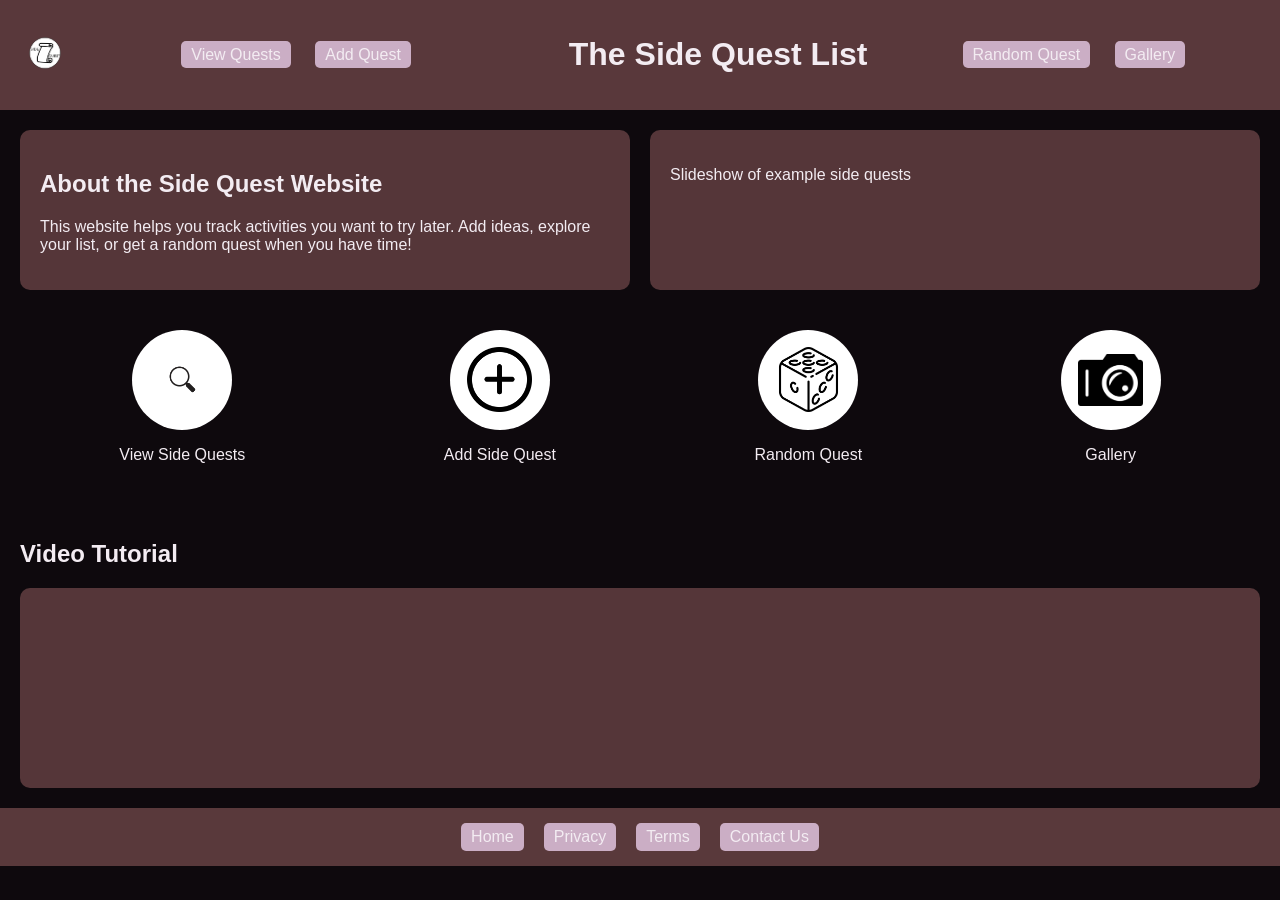
==== index.html @ d7b1dc58 "adding index.html and side_quest.css" ====
<!DOCTYPE html>
<html lang="en">
<head>
    <meta charset="UTF-8">
    <meta name="viewport" content="width=device-width, initial-scale=1.0">
    <title>Side Quest List</title>
    <link rel="stylesheet" href="side_quest.css">
</head>
<body>

<header>
    <div class="logo">
        <img src="images/logo.png" alt="Logo">
    </div>

    <nav>
        <a href="#">View Quests</a>
        <a href="#">Add Quest</a>
    </nav>

    <h1>The Side Quest List</h1>

    <div class="nav-right">
        <a href="#">Random Quest</a>
        <a href="#">Gallery</a>
    </div>
</header>

<main>

    <!-- ABOUT + SLIDESHOW -->
    <section class="top-section">
        <div class="about">
            <h2>About the Side Quest Website</h2>
            <p>
                This website helps you track activities you want to try later.
                Add ideas, explore your list, or get a random quest when you have time!
            </p>
        </div>

        <div class="slideshow">
            <p>Slideshow of example side quests</p>
        </div>
    </section>

    <!-- FEATURE BUTTONS -->
    <section class="features">

        <div class="feature">
            <div class="circle">
                <img src="images/viewList.png" alt="View Quests">
            </div>
            <p>View Side Quests</p>
        </div>

        <div class="feature">
            <div class="circle">
                <img src="images/addList.png" alt="Add Quest">
            </div>
            <p>Add Side Quest</p>
        </div>

        <div class="feature">
            <div class="circle">
                <img src="images/randomQuest.png" alt="Random Quest">
            </div>
            <p>Random Quest</p>
        </div>

        <div class="feature">
            <div class="circle">
                <img src="images/gallery.png" alt="Gallery">
            </div>
            <p>Gallery</p>
        </div>

    </section>

    <!-- VIDEO -->
    <section class="video">
        <h2>Video Tutorial</h2>
        <div class="video-box"></div>
    </section>

</main>

<footer>
    <a href="#">Home</a>
    <a href="#">Privacy</a>
    <a href="#">Terms</a>
    <a href="#">Contact Us</a>
</footer>

</body>
</html>
---- side_quest.css ----
:root {
    --text: #f3ecf2;
    --background: #0e090d;
    --primary: #cbaec5;
    --secondary: #623f41;
    --accent: #ae8b81;
}


body {
    margin: 0;
    font-family: 'TT Norms', Arial, sans-serif;
    color: var(--text);

    
    background-color: var(--background);
    background-image: url("images/background-texture.png"); /* optional image */
    background-size: cover;
    background-attachment: fixed;
}


header {
    display: grid;
    grid-template-columns: 1fr 2fr 3fr 2fr;
    align-items: center;
    padding: 15px;
    background-color: rgba(98, 63, 65, 0.9); /* slight transparency */
    backdrop-filter: blur(4px);
}

header h1 {
    text-align: center;
}


.logo img {
    width: 60px;
    height: 60px;
    object-fit: contain;
}


nav a,
.nav-right a,
footer a {
    margin: 0 10px;
    text-decoration: none;
    color: var(--text);
    background-color: var(--primary);
    padding: 5px 10px;
    border-radius: 5px;

    transition: all 0.3s ease;
}


nav a:hover,
.nav-right a:hover,
footer a:hover {
    background-color: var(--accent);
    transform: translateY(-2px);
}


.top-section {
    display: flex;
    gap: 20px;
    padding: 20px;
}

.about, .slideshow {
    flex: 1;
    background-color: rgba(98, 63, 65, 0.85);
    padding: 20px;
    border-radius: 10px;

    
    background-image: url("images/paper-texture.png"); /* optional */
    background-size: cover;
}


.features {
    display: flex;
    justify-content: space-around;
    padding: 20px;
}

.feature {
    text-align: center;
}


.circle {
    width: 100px;
    height: 100px;
    border-radius: 50%;
    margin: 0 auto 10px;

    display: flex;
    justify-content: center;
    align-items: center;
    overflow: hidden;

    
    background-color: white;
    border: none;

    transition: all 0.3s ease;
}


.circle img {
    width: 65%;
    height: 65%;
    object-fit: contain;

    transition: transform 0.3s ease;
}


.feature:hover .circle {
    transform: scale(1.1);
    box-shadow: 0 0 20px var(--accent);
}

.feature:hover img {
    transform: scale(1.15);
}


.video {
    padding: 20px;
}

.video-box {
    height: 200px;
    background-color: rgba(98, 63, 65, 0.85);
    border-radius: 10px;

    background-image: url("images/paper-texture.png"); /* optional */
    background-size: cover;
}


footer {
    display: flex;
    justify-content: center;
    padding: 15px;
    background-color: rgba(98, 63, 65, 0.9);
}
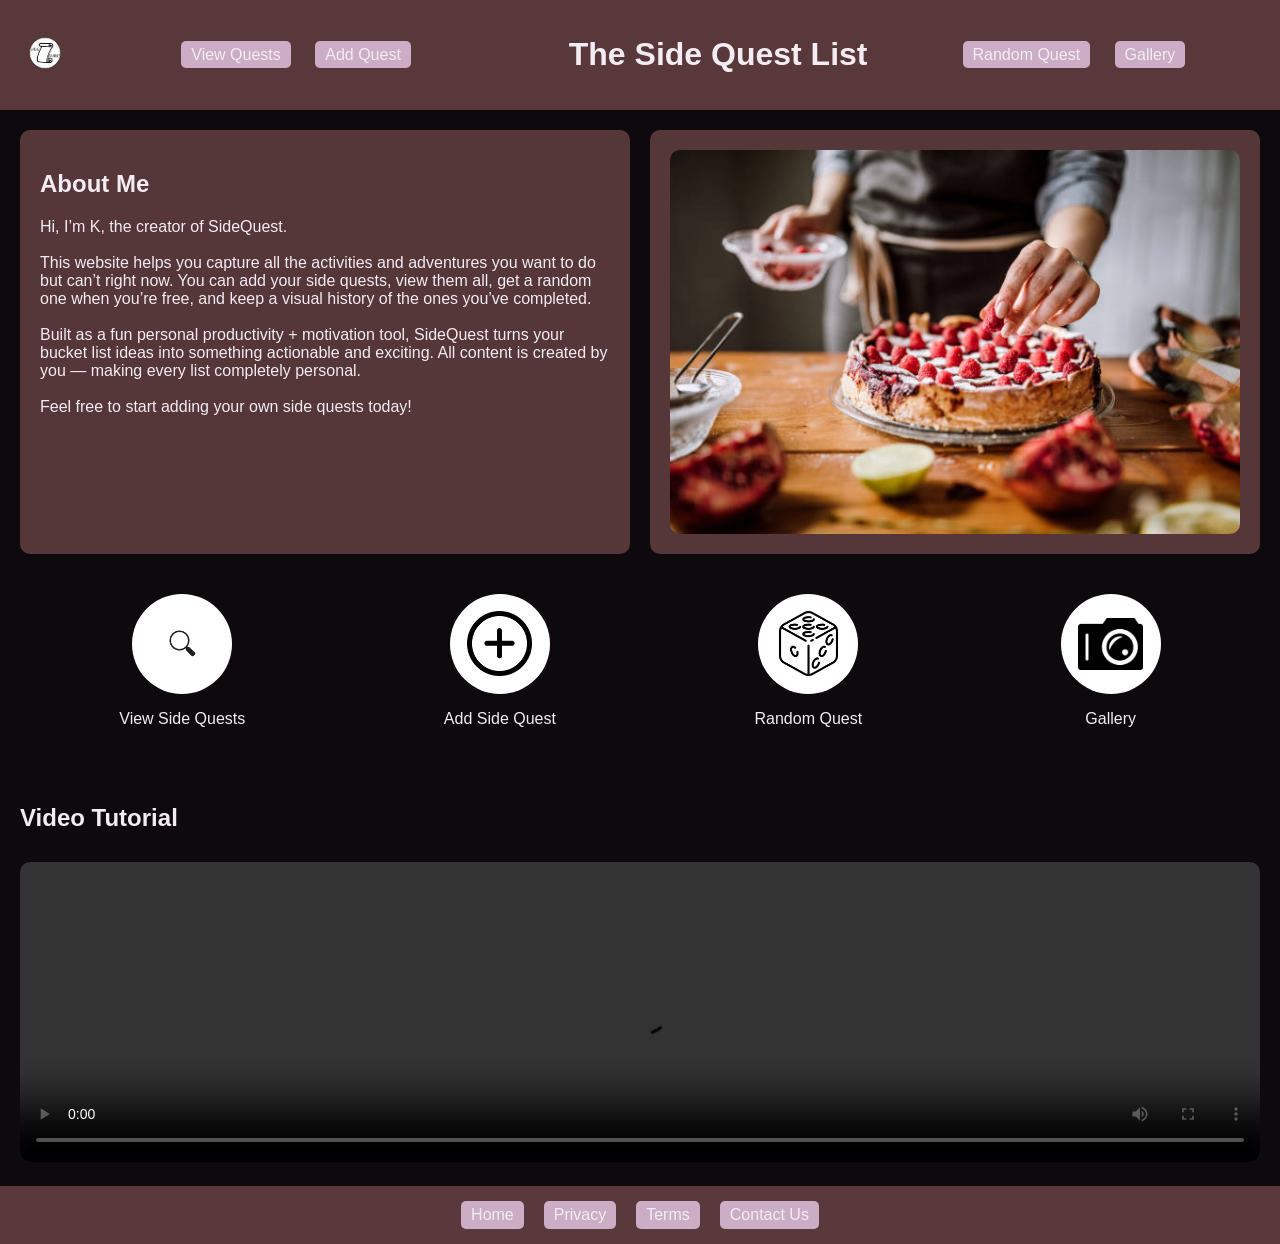
==== commit ecf12320: "modified files and added video" ====
--- a/index.html
+++ b/index.html
@@ -31,15 +31,25 @@
     <!-- ABOUT + SLIDESHOW -->
     <section class="top-section">
         <div class="about">
-            <h2>About the Side Quest Website</h2>
+            <h2>About Me</h2>
             <p>
-                This website helps you track activities you want to try later.
-                Add ideas, explore your list, or get a random quest when you have time!
+                Hi, I’m K, the creator of SideQuest.<br><br>
+
+                This website helps you capture all the activities and adventures you want 
+                to do but can’t right now. You can add your side quests, view them all, 
+                get a random one when you’re free, and keep a visual history of the ones 
+                you’ve completed.<br><br>
+
+                Built as a fun personal productivity + motivation tool, SideQuest turns 
+                your bucket list ideas into something actionable and exciting. All content 
+                is created by you — making every list completely personal.<br><br>
+
+                Feel free to start adding your own side quests today!
             </p>
         </div>
 
         <div class="slideshow">
-            <p>Slideshow of example side quests</p>
+            <img src="images/placeholder.jpg" alt="Side quest examples">
         </div>
     </section>
 
@@ -76,10 +86,14 @@
 
     </section>
 
-    <!-- VIDEO -->
+    
     <section class="video">
         <h2>Video Tutorial</h2>
-        <div class="video-box"></div>
+
+        <video controls>
+            <source src="images/video.mp4" type="video/mp4">
+            Your browser does not support the video tag.
+        </video>
     </section>
 
 </main>
--- a/side_quest.css
+++ b/side_quest.css
@@ -14,7 +14,7 @@
 
     
     background-color: var(--background);
-    background-image: url("images/background-texture.png"); /* optional image */
+    background-image: url("images/background-texture.png"); 
     background-size: cover;
     background-attachment: fixed;
 }
@@ -25,7 +25,7 @@
     grid-template-columns: 1fr 2fr 3fr 2fr;
     align-items: center;
     padding: 15px;
-    background-color: rgba(98, 63, 65, 0.9); /* slight transparency */
+    background-color: rgba(98, 63, 65, 0.9); 
     backdrop-filter: blur(4px);
 }
 
@@ -76,7 +76,7 @@
     border-radius: 10px;
 
     
-    background-image: url("images/paper-texture.png"); /* optional */
+    background-image: url("images/paper-texture.png"); 
     background-size: cover;
 }
 
@@ -139,7 +139,7 @@
     background-color: rgba(98, 63, 65, 0.85);
     border-radius: 10px;
 
-    background-image: url("images/paper-texture.png"); /* optional */
+    background-image: url("images/paper-texture.png"); 
     background-size: cover;
 }
 
@@ -149,4 +149,17 @@
     justify-content: center;
     padding: 15px;
     background-color: rgba(98, 63, 65, 0.9);
+}
+.slideshow img {
+    width: 100%;
+    height: 100%;
+    object-fit: cover;
+    border-radius: 10px;
+}
+
+.video video {
+    width: 100%;
+    max-height: 300px;
+    border-radius: 10px;
+    margin-top: 10px;
 }
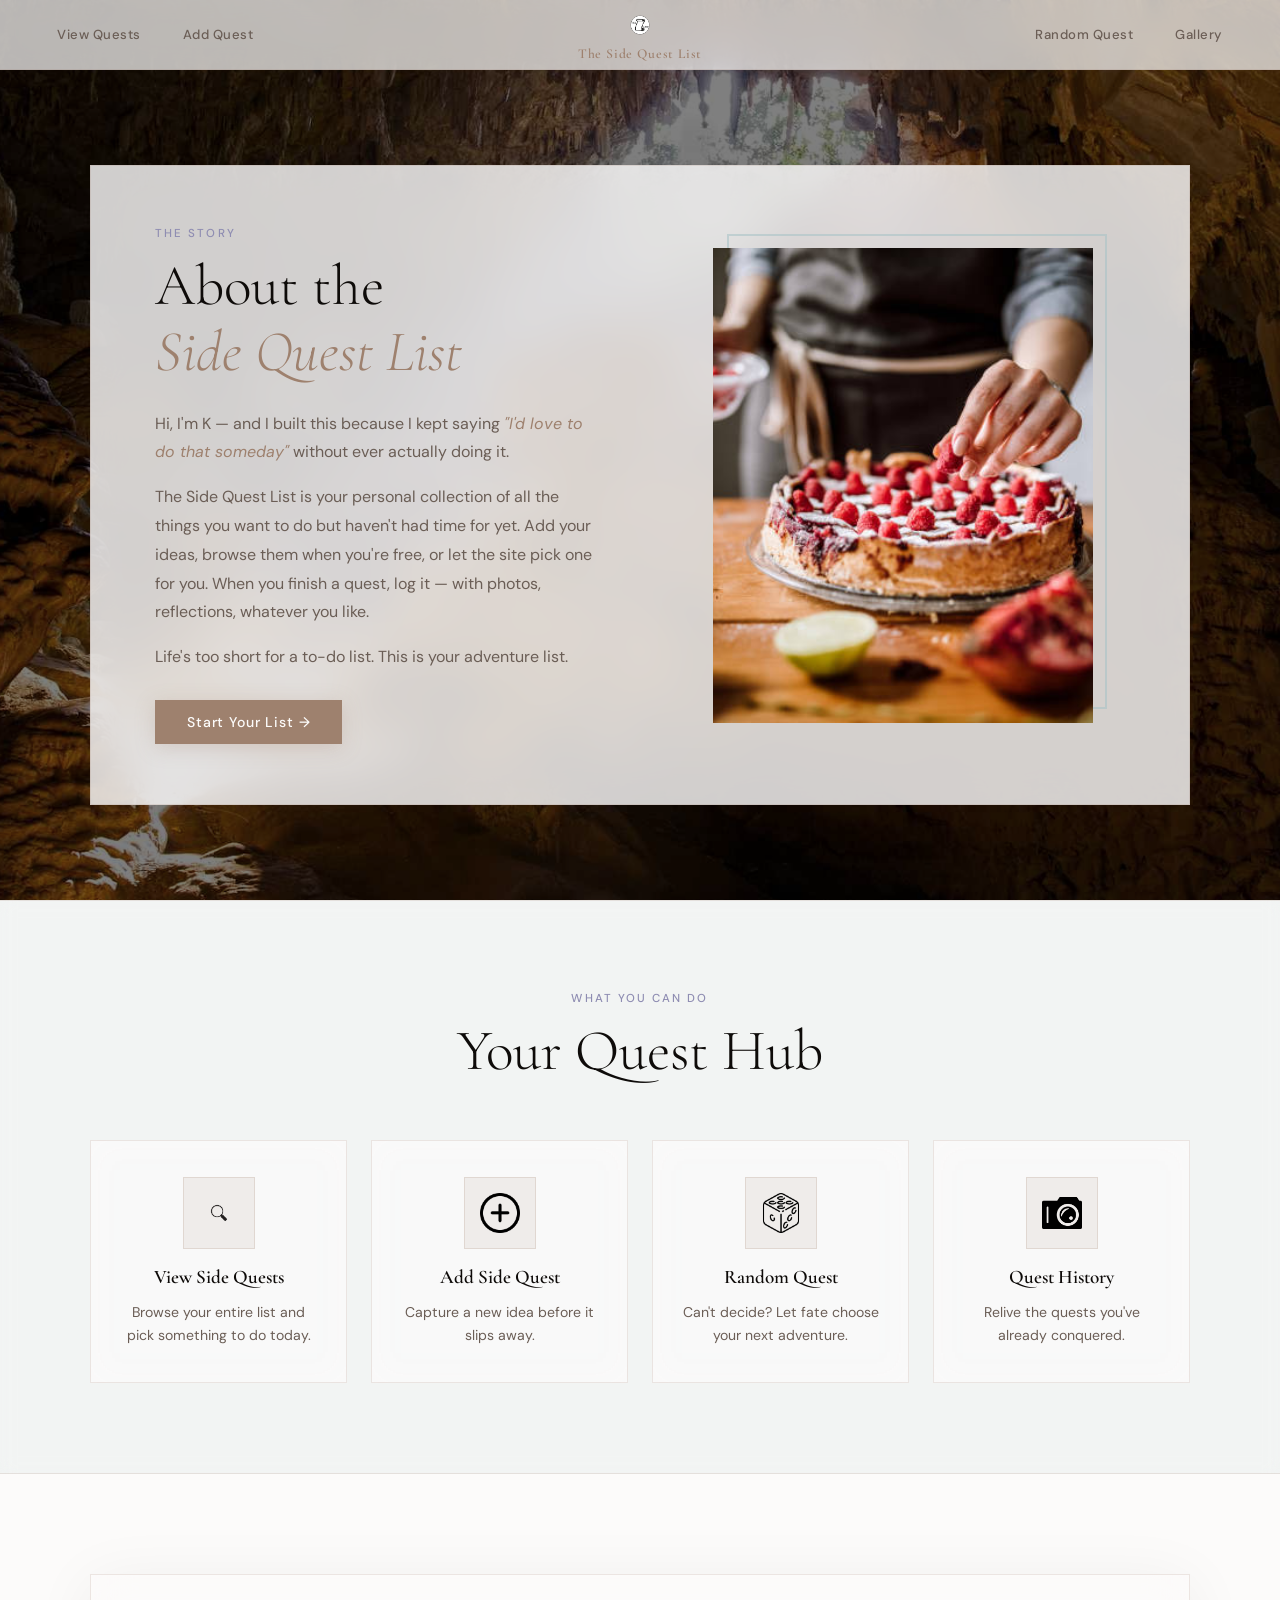
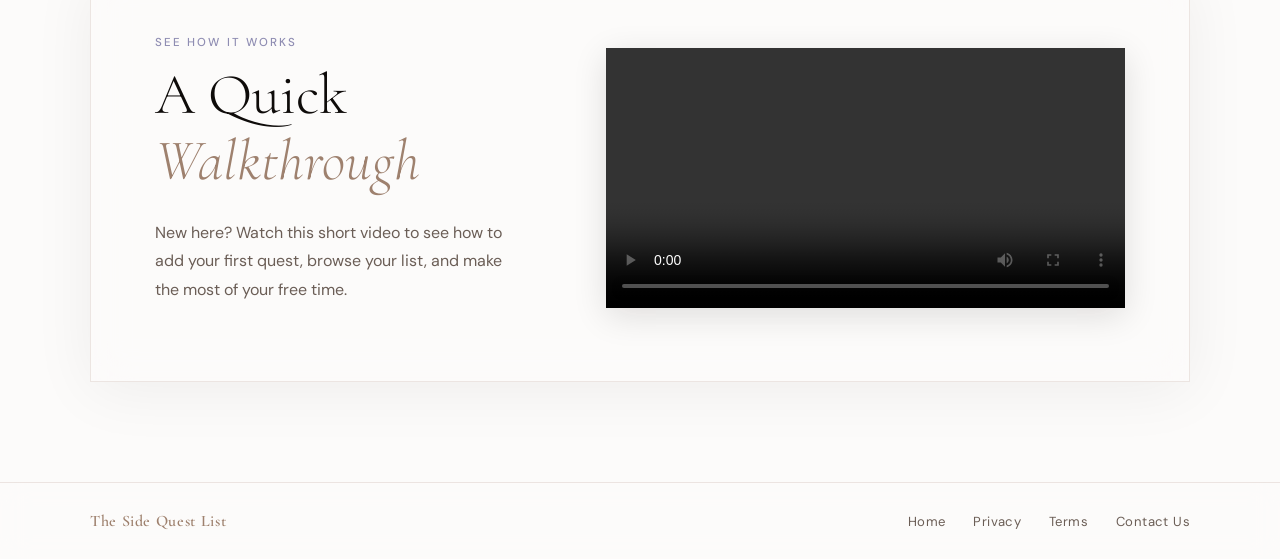
==== commit 1ba9413c: "final push" ====
--- a/index.html
+++ b/index.html
@@ -3,107 +3,137 @@
 <head>
     <meta charset="UTF-8">
     <meta name="viewport" content="width=device-width, initial-scale=1.0">
-    <title>Side Quest List</title>
+    <title>The Side Quest List</title>
+    <link rel="preconnect" href="https://fonts.googleapis.com">
+    <link rel="preconnect" href="https://fonts.gstatic.com" crossorigin>
+    <link href="https://fonts.googleapis.com/css2?family=Cormorant+Garamond:ital,wght@0,300;0,400;0,600;1,300;1,400&family=DM+Sans:wght@300;400;500&display=swap" rel="stylesheet">
     <link rel="stylesheet" href="side_quest.css">
 </head>
 <body>
 
-<header>
-    <div class="logo">
-        <img src="images/logo.png" alt="Logo">
-    </div>
+    
+    <div class="bg-fixed"></div>
 
-    <nav>
-        <a href="#">View Quests</a>
-        <a href="#">Add Quest</a>
-    </nav>
-
-    <h1>The Side Quest List</h1>
-
-    <div class="nav-right">
-        <a href="#">Random Quest</a>
-        <a href="#">Gallery</a>
-    </div>
-</header>
-
-<main>
-
-    <!-- ABOUT + SLIDESHOW -->
-    <section class="top-section">
-        <div class="about">
-            <h2>About Me</h2>
-            <p>
-                Hi, I’m K, the creator of SideQuest.<br><br>
-
-                This website helps you capture all the activities and adventures you want 
-                to do but can’t right now. You can add your side quests, view them all, 
-                get a random one when you’re free, and keep a visual history of the ones 
-                you’ve completed.<br><br>
-
-                Built as a fun personal productivity + motivation tool, SideQuest turns 
-                your bucket list ideas into something actionable and exciting. All content 
-                is created by you — making every list completely personal.<br><br>
-
-                Feel free to start adding your own side quests today!
-            </p>
+    
+    <header class="navbar">
+        <div class="nav-left">
+            <a href="view_quest.html">View Quests</a>
+            <a href="add_quest.html">Add Quest</a>
         </div>
 
-        <div class="slideshow">
-            <img src="images/placeholder.jpg" alt="Side quest examples">
-        </div>
-    </section>
-
-    <!-- FEATURE BUTTONS -->
-    <section class="features">
-
-        <div class="feature">
-            <div class="circle">
-                <img src="images/viewList.png" alt="View Quests">
-            </div>
-            <p>View Side Quests</p>
+        <div class="nav-logo">
+            <img src="images/logo.png" alt="Side Quest List Logo">
+            <span class="site-title">The Side Quest List</span>
         </div>
 
-        <div class="feature">
-            <div class="circle">
-                <img src="images/addList.png" alt="Add Quest">
-            </div>
-            <p>Add Side Quest</p>
+        <div class="nav-right">
+            <a href="#">Random Quest</a>
+            <a href="#">Gallery</a>
         </div>
-
-        <div class="feature">
-            <div class="circle">
-                <img src="images/randomQuest.png" alt="Random Quest">
-            </div>
-            <p>Random Quest</p>
-        </div>
-
-        <div class="feature">
-            <div class="circle">
-                <img src="images/gallery.png" alt="Gallery">
-            </div>
-            <p>Gallery</p>
-        </div>
-
-    </section>
+    </header>
 
     
-    <section class="video">
-        <h2>Video Tutorial</h2>
+    <main>
 
-        <video controls>
-            <source src="images/video.mp4" type="video/mp4">
-            Your browser does not support the video tag.
-        </video>
-    </section>
+        
+        <section class="section about-section">
+            <div class="about-inner">
+                <div class="about-text">
+                    <p class="label-tag">The Story</p>
+                    <h2>About the<br><em>Side Quest List</em></h2>
+                    <p class="body-text">
+                        Hi, I'm K — and I built this because I kept saying <em>"I'd love to do that someday"</em> without ever actually doing it.
+                    </p>
+                    <p class="body-text">
+                        The Side Quest List is your personal collection of all the things you want to do but haven't had time for yet. Add your ideas, browse them when you're free, or let the site pick one for you. When you finish a quest, log it — with photos, reflections, whatever you like.
+                    </p>
+                    <p class="body-text">
+                        Life's too short for a to-do list. This is your adventure list.
+                    </p>
+                    <a href="#" class="cta-btn">Start Your List →</a>
+                </div>
 
-</main>
+                <div class="about-visual">
+                    <div class="photo-frame">
+                        <img src="images/placeholder.jpg" alt="Side quest adventures">
+                        <div class="frame-accent"></div>
+                    </div>
+                </div>
+            </div>
+        </section>
 
-<footer>
-    <a href="#">Home</a>
-    <a href="#">Privacy</a>
-    <a href="#">Terms</a>
-    <a href="#">Contact Us</a>
-</footer>
+        <section class="section features-section">
+            <p class="label-tag center">What You Can Do</p>
+            <h2 class="section-heading center">Your Quest Hub</h2>
+
+            <div class="features-grid">
+
+                <a href="#" class="feature-card">
+                    <div class="feature-icon">
+                        <img src="images/viewList.png" alt="View Quests">
+                    </div>
+                    <h3>View Side Quests</h3>
+                    <p>Browse your entire list and pick something to do today.</p>
+                </a>
+
+                <a href="#" class="feature-card">
+                    <div class="feature-icon">
+                        <img src="images/addList.png" alt="Add Quest">
+                    </div>
+                    <h3>Add Side Quest</h3>
+                    <p>Capture a new idea before it slips away.</p>
+                </a>
+
+                <a href="#" class="feature-card">
+                    <div class="feature-icon">
+                        <img src="images/randomQuest.png" alt="Random Quest">
+                    </div>
+                    <h3>Random Quest</h3>
+                    <p>Can't decide? Let fate choose your next adventure.</p>
+                </a>
+
+                <a href="#" class="feature-card">
+                    <div class="feature-icon">
+                        <img src="images/gallery.png" alt="Gallery">
+                    </div>
+                    <h3>Quest History</h3>
+                    <p>Relive the quests you've already conquered.</p>
+                </a>
+
+            </div>
+        </section>
+
+        
+        <section class="section video-section">
+            <div class="video-inner">
+                <div class="video-text">
+                    <p class="label-tag">See How It Works</p>
+                    <h2>A Quick<br><em>Walkthrough</em></h2>
+                    <p class="body-text">New here? Watch this short video to see how to add your first quest, browse your list, and make the most of your free time.</p>
+                </div>
+                <div class="video-frame">
+                    <video controls>
+                        <source src="images/video.mp4" type="video/mp4">
+                        Your browser does not support the video tag.
+                    </video>
+                </div>
+            </div>
+        </section>
+
+    </main>
+
+    
+    <footer>
+        <div class="footer-inner">
+            <span class="footer-brand">The Side Quest List</span>
+            <nav class="footer-nav">
+                <a href="#">Home</a>
+                <a href="#">Privacy</a>
+                <a href="#">Terms</a>
+                <a href="#">Contact Us</a>
+            </nav>
+        </div>
+    </footer>
 
 </body>
 </html>
--- a/side_quest.css
+++ b/side_quest.css
@@ -1,165 +1,400 @@
 :root {
-    --text: #f3ecf2;
-    --background: #0e090d;
-    --primary: #cbaec5;
-    --secondary: #623f41;
-    --accent: #ae8b81;
+    --text:        #0e0b09;
+    --background:  #fcfbfa;
+    --primary:     #9e816e;
+    --secondary:   #abc3c7;
+    --accent:      #8f8db2;
+
+    --text-muted:  #6b5e56;
+    --card-bg:     rgba(252, 251, 250, 0.82);
+    --card-border: rgba(158, 129, 110, 0.18);
+
+    --font-display: 'Cormorant Garamond', Georgia, serif;
+    --font-body:    'DM Sans', sans-serif;
+}
+*, *::before, *::after {
+    box-sizing: border-box;
+    margin: 0;
+    padding: 0;
+}
+
+html {
+    scroll-behavior: smooth;
+}
+body {
+    font-family: var(--font-body);
+    color: var(--text);
+    background: var(--background);
+    min-height: 100vh;
+    overflow-x: hidden;
+}
+.bg-fixed {
+    position: fixed;
+    inset: 0;
+    z-index: 0;
+    background-image: url("images/bg.jpg");
+    background-size: cover;
+    background-position: center;
+    background-repeat: no-repeat;
+    filter: brightness(0.50) saturate(0.85);
+}
+.bg-fixed::after {
+    content: '';
+    position: absolute;
+    inset: 0;
 }
 
 
-body {
-    margin: 0;
-    font-family: 'TT Norms', Arial, sans-serif;
+.navbar {
+    position: fixed;
+    top: 0;
+    left: 0;
+    right: 0;
+    z-index: 100;
+    display: grid;
+    grid-template-columns: 1fr auto 1fr;
+    align-items: center;
+    gap: 20px;
+    padding: 0 40px;
+    height: 70px;
+    background: rgba(252, 251, 250, 0.72);
+    backdrop-filter: blur(14px);
+    -webkit-backdrop-filter: blur(14px);
+    border-bottom: 1px solid var(--card-border);
+}
+.nav-logo {
+    display: flex;
+    flex-direction: column;
+    align-items: center;
+    gap: 2px;
+    text-decoration: none;
+}
+.nav-logo img {
+    width: 36px;
+    height: 36px;
+    object-fit: contain;
+}
+.site-title {
+    font-family: var(--font-display);
+    font-size: 0.85rem;
+    font-weight: 600;
+    letter-spacing: 0.06em;
+    color: var(--primary);
+    white-space: nowrap;
+}
+.nav-left {
+    display: flex;
+    gap: 8px;
+    justify-content: flex-start;
+}
+.nav-right {
+    display: flex;
+    gap: 8px;
+    justify-content: flex-end;
+}
+.navbar a {
+    font-family: var(--font-body);
+    font-size: 0.82rem;
+    font-weight: 500;
+    letter-spacing: 0.04em;
+    color: var(--text-muted);
+    text-decoration: none;
+    padding: 6px 16px;
+    border: 1px solid transparent;
+    transition: all 0.25s ease;
+}
+.navbar a:hover {
+    color: var(--primary);
+    border-color: var(--card-border);
+    background: rgba(158, 129, 110, 0.08);
+}
+main {
+    position: relative;
+    z-index: 1;
+    padding-top: 70px; 
+}
+.section {
+    padding: 90px 60px;
+}
+.label-tag {
+    font-family: var(--font-body);
+    font-size: 0.72rem;
+    font-weight: 500;
+    letter-spacing: 0.18em;
+    text-transform: uppercase;
+    color: var(--accent);
+    margin-bottom: 12px;
+}
+.label-tag.center {
+    text-align: center;
+}
+h2 {
+    font-family: var(--font-display);
+    font-size: clamp(2.4rem, 5vw, 3.6rem);
+    font-weight: 300;
+    line-height: 1.15;
     color: var(--text);
-
-    
-    background-color: var(--background);
-    background-image: url("images/background-texture.png"); 
-    background-size: cover;
-    background-attachment: fixed;
-}
-
-
-header {
+    margin-bottom: 24px;
+}
+h2 em {
+    font-style: italic;
+    color: var(--primary);
+}
+.section-heading {
+    text-align: center;
+    margin-bottom: 56px;
+}
+.body-text {
+    font-size: 1rem;
+    line-height: 1.8;
+    color: var(--text-muted);
+    margin-bottom: 16px;
+    max-width: 480px;
+}
+.body-text em {
+    color: var(--primary);
+    font-style: italic;
+}
+.cta-btn {
+    display: inline-block;
+    margin-top: 12px;
+    padding: 13px 32px;
+    font-family: var(--font-body);
+    font-size: 0.88rem;
+    font-weight: 500;
+    letter-spacing: 0.06em;
+    color: var(--background);
+    background: var(--primary);
+    text-decoration: none;
+    transition: all 0.3s ease;
+    box-shadow: 0 4px 20px rgba(158, 129, 110, 0.25);
+}
+.cta-btn:hover {
+    background: var(--accent);
+    transform: translateY(-2px);
+    box-shadow: 0 8px 28px rgba(143, 141, 178, 0.3);
+}
+.about-section {
+    min-height: calc(100vh - 70px);
+    display: flex;
+    align-items: center;
+}
+.about-inner {
     display: grid;
-    grid-template-columns: 1fr 2fr 3fr 2fr;
-    align-items: center;
-    padding: 15px;
-    background-color: rgba(98, 63, 65, 0.9); 
-    backdrop-filter: blur(4px);
-}
-
-header h1 {
+    grid-template-columns: 1fr 1fr;
+    gap: 80px;
+    align-items: center;
+    max-width: 1100px;
+    margin: 0 auto;
+    width: 100%;
+    background: var(--card-bg);
+    backdrop-filter: blur(20px);
+    -webkit-backdrop-filter: blur(20px);
+    border: 1px solid var(--card-border);
+    padding: 60px 64px;
+    box-shadow: 0 8px 60px rgba(14, 11, 9, 0.06);
+}
+.about-visual {
+    display: flex;
+    justify-content: center;
+    align-items: center;
+}
+.photo-frame {
+    position: relative;
+    width: 100%;
+    max-width: 380px;
+}
+.photo-frame img {
+    width: 100%;
+    aspect-ratio: 4/5;
+    object-fit: cover;
+    display: block;
+    position: relative;
+    z-index: 1;
+}
+.frame-accent {
+    position: absolute;
+    inset: -14px -14px 14px 14px;
+    border: 2px solid var(--secondary);
+    z-index: 0;
+    opacity: 0.6;
+}
+.features-section {
+    background: rgba(171, 195, 199, 0.12);
+    backdrop-filter: blur(8px);
+    -webkit-backdrop-filter: blur(8px);
+    border-top: 1px solid var(--card-border);
+    border-bottom: 1px solid var(--card-border);
+}
+.features-grid {
+    display: grid;
+    grid-template-columns: repeat(4, 1fr);
+    gap: 24px;
+    max-width: 1100px;
+    margin: 0 auto;
+}
+.feature-card {
+    background: var(--card-bg);
+    backdrop-filter: blur(16px);
+    -webkit-backdrop-filter: blur(16px);
+    border: 1px solid var(--card-border);
+    padding: 36px 28px;
     text-align: center;
-}
-
-
-.logo img {
-    width: 60px;
-    height: 60px;
-    object-fit: contain;
-}
-
-
-nav a,
-.nav-right a,
-footer a {
-    margin: 0 10px;
     text-decoration: none;
     color: var(--text);
-    background-color: var(--primary);
-    padding: 5px 10px;
-    border-radius: 5px;
-
     transition: all 0.3s ease;
-}
-
-
-nav a:hover,
-.nav-right a:hover,
-footer a:hover {
-    background-color: var(--accent);
-    transform: translateY(-2px);
-}
-
-
-.top-section {
-    display: flex;
-    gap: 20px;
-    padding: 20px;
-}
-
-.about, .slideshow {
-    flex: 1;
-    background-color: rgba(98, 63, 65, 0.85);
-    padding: 20px;
-    border-radius: 10px;
-
-    
-    background-image: url("images/paper-texture.png"); 
-    background-size: cover;
-}
-
-
-.features {
-    display: flex;
-    justify-content: space-around;
-    padding: 20px;
-}
-
-.feature {
-    text-align: center;
-}
-
-
-.circle {
-    width: 100px;
-    height: 100px;
-    border-radius: 50%;
-    margin: 0 auto 10px;
-
-    display: flex;
+    display: flex;
+    flex-direction: column;
+    align-items: center;
+    gap: 12px;
+}
+.feature-card:hover {
+    transform: translateY(-6px);
+    box-shadow: 0 16px 48px rgba(14, 11, 9, 0.10);
+    border-color: rgba(158, 129, 110, 0.35);
+}
+.feature-icon {
+    width: 72px;
+    height: 72px;
+    background: rgba(158, 129, 110, 0.1);
+    border: 1.5px solid rgba(158, 129, 110, 0.2);
+    display: flex;
+    align-items: center;
     justify-content: center;
-    align-items: center;
-    overflow: hidden;
-
-    
-    background-color: white;
-    border: none;
-
+    margin-bottom: 4px;
     transition: all 0.3s ease;
 }
-
-
-.circle img {
-    width: 65%;
-    height: 65%;
+.feature-card:hover .feature-icon {
+    background: rgba(143, 141, 178, 0.15);
+    border-color: rgba(143, 141, 178, 0.35);
+}
+.feature-icon img {
+    width: 40px;
+    height: 40px;
     object-fit: contain;
-
-    transition: transform 0.3s ease;
-}
-
-
-.feature:hover .circle {
-    transform: scale(1.1);
-    box-shadow: 0 0 20px var(--accent);
-}
-
-.feature:hover img {
-    transform: scale(1.15);
-}
-
-
-.video {
-    padding: 20px;
-}
-
-.video-box {
-    height: 200px;
-    background-color: rgba(98, 63, 65, 0.85);
-    border-radius: 10px;
-
-    background-image: url("images/paper-texture.png"); 
-    background-size: cover;
-}
-
-
+}
+.feature-card h3 {
+    font-family: var(--font-display);
+    font-size: 1.2rem;
+    font-weight: 600;
+    color: var(--text);
+    margin: 0;
+}
+.feature-card p {
+    font-size: 0.88rem;
+    line-height: 1.6;
+    color: var(--text-muted);
+    margin: 0;
+}
+.video-section {
+    padding: 100px 60px;
+}
+.video-inner {
+    display: grid;
+    grid-template-columns: 1fr 1.4fr;
+    gap: 80px;
+    align-items: center;
+    max-width: 1100px;
+    margin: 0 auto;
+    background: var(--card-bg);
+    backdrop-filter: blur(20px);
+    -webkit-backdrop-filter: blur(20px);
+    border: 1px solid var(--card-border);
+    padding: 60px 64px;
+    box-shadow: 0 8px 60px rgba(14, 11, 9, 0.06);
+}
+.video-frame video {
+    width: 100%;
+    display: block;
+    box-shadow: 0 8px 32px rgba(14, 11, 9, 0.12);
+}
 footer {
-    display: flex;
-    justify-content: center;
-    padding: 15px;
-    background-color: rgba(98, 63, 65, 0.9);
-}
-.slideshow img {
-    width: 100%;
-    height: 100%;
-    object-fit: cover;
-    border-radius: 10px;
-}
-
-.video video {
-    width: 100%;
-    max-height: 300px;
-    border-radius: 10px;
-    margin-top: 10px;
+    position: relative;
+    z-index: 1;
+    background: rgba(252, 251, 250, 0.72);
+    backdrop-filter: blur(14px);
+    -webkit-backdrop-filter: blur(14px);
+    border-top: 1px solid var(--card-border);
+    padding: 28px 60px;
+}
+.footer-inner {
+    display: flex;
+    align-items: center;
+    justify-content: space-between;
+    max-width: 1100px;
+    margin: 0 auto;
+}
+.footer-brand {
+    font-family: var(--font-display);
+    font-size: 1rem;
+    font-weight: 600;
+    color: var(--primary);
+    letter-spacing: 0.04em;
+}
+.footer-nav {
+    display: flex;
+    gap: 28px;
+}
+.footer-nav a {
+    font-size: 0.82rem;
+    color: var(--text-muted);
+    text-decoration: none;
+    letter-spacing: 0.03em;
+    transition: color 0.2s ease;
+}
+.footer-nav a:hover {
+    color: var(--primary);
+}
+@media (max-width: 900px) {
+    .navbar {
+        padding: 0 20px;
+    }
+    .section {
+        padding: 60px 24px;
+    }
+    .about-inner,
+    .video-inner {
+        grid-template-columns: 1fr;
+        padding: 40px 32px;
+        gap: 40px;
+    }
+    .features-grid {
+        grid-template-columns: repeat(2, 1fr);
+    }
+    .about-visual {
+        order: -1;
+    }
+    .photo-frame {
+        max-width: 280px;
+        margin: 0 auto;
+    }
+    footer {
+        padding: 24px;
+    }
+    .footer-inner {
+        flex-direction: column;
+        gap: 16px;
+        text-align: center;
+    }
+}
+@media (max-width: 560px) {
+    .navbar {
+        grid-template-columns: 1fr auto 1fr;
+        height: 60px;
+        padding: 0 12px;
+    }
+    .navbar a {
+        font-size: 0.75rem;
+        padding: 5px 10px;
+    }
+    .site-title {
+        font-size: 0.72rem;
+    }
+    .features-grid {
+        grid-template-columns: 1fr 1fr;
+        gap: 14px;
+    }
+    .feature-card {
+        padding: 24px 16px;
+    }
 }
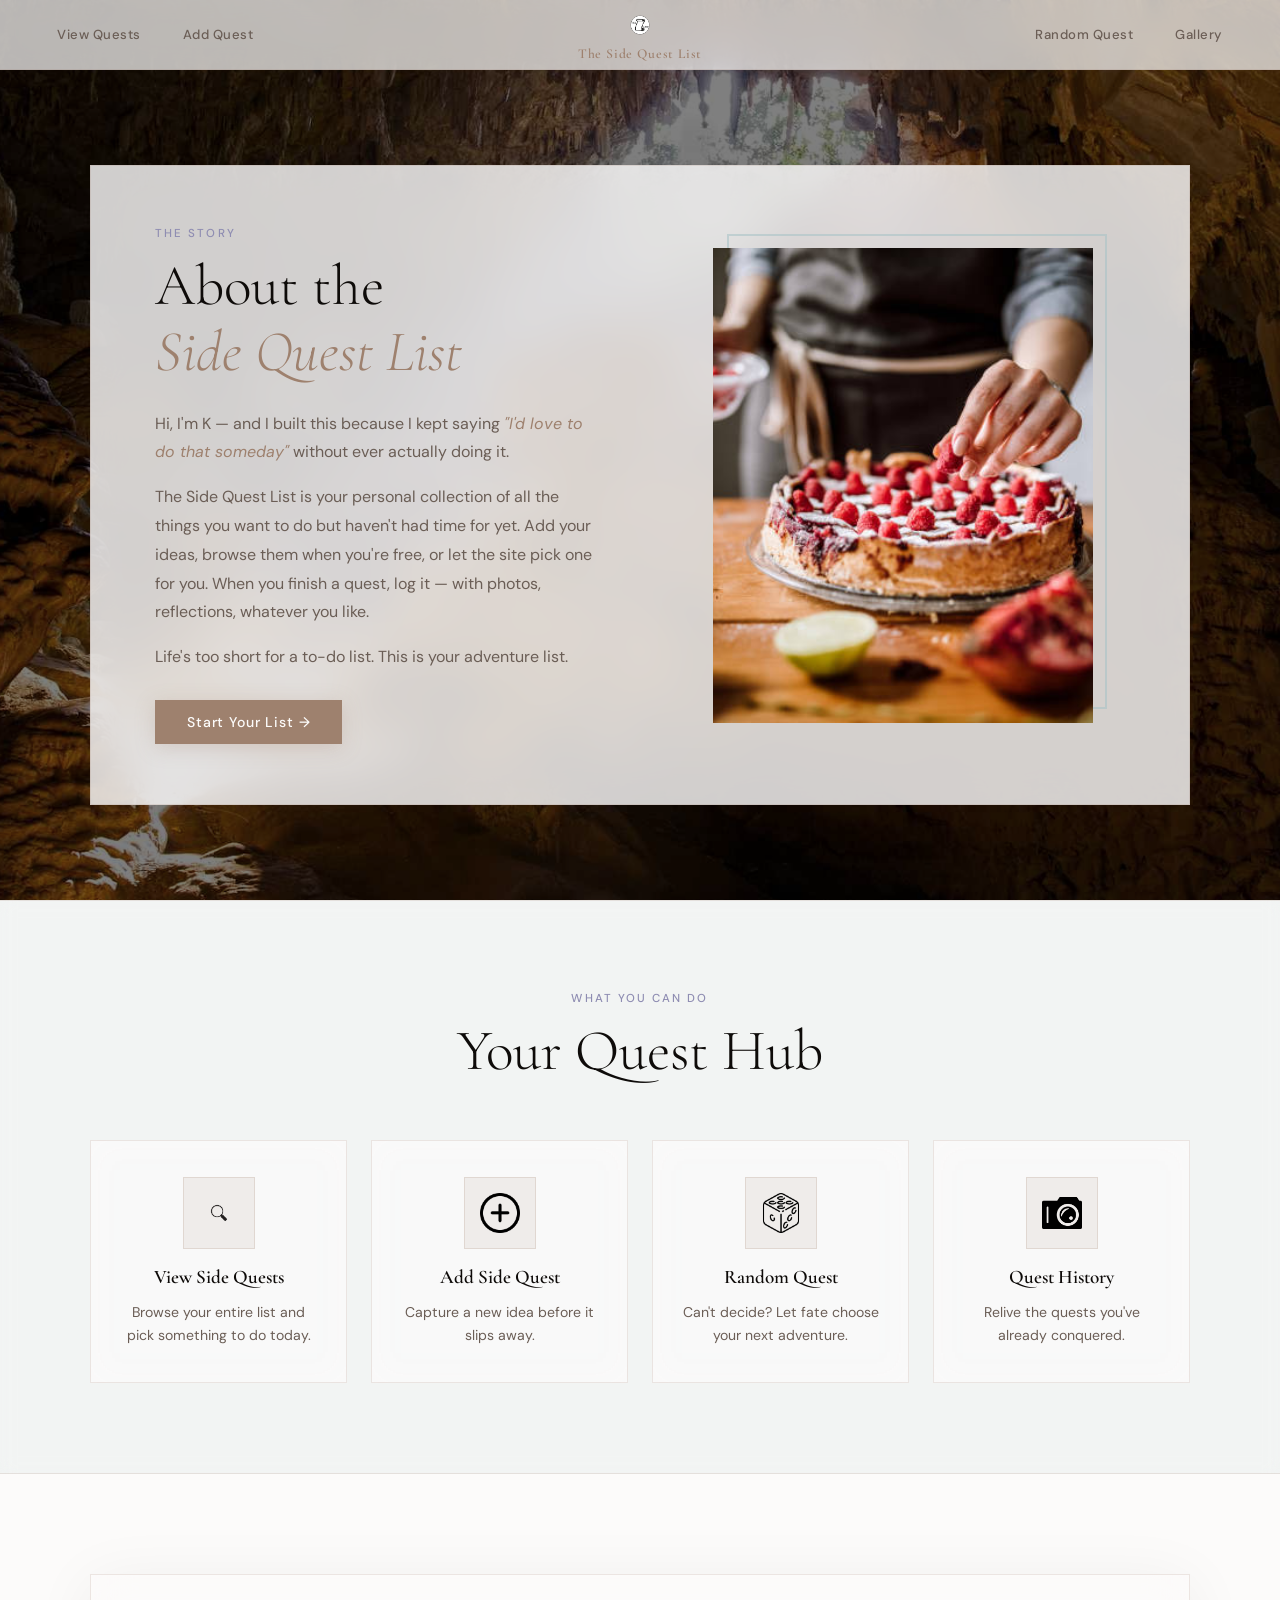
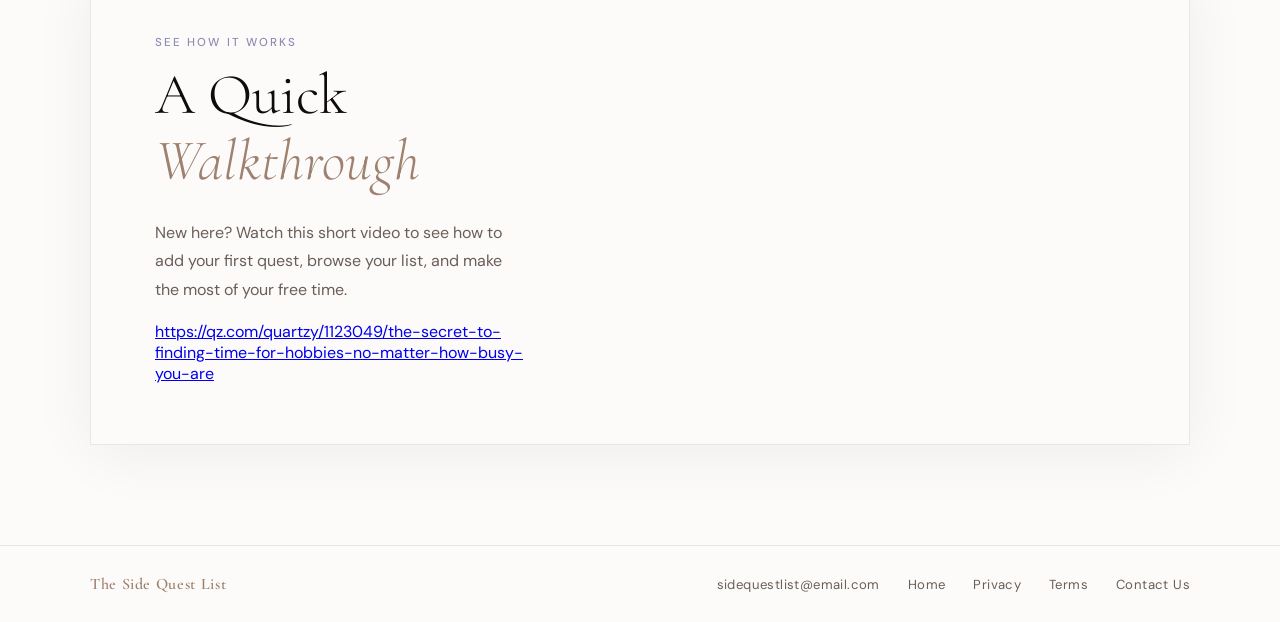
==== commit 79416e45: "bunch of new changes no video yet" ====
--- a/index.html
+++ b/index.html
@@ -3,6 +3,7 @@
 <head>
     <meta charset="UTF-8">
     <meta name="viewport" content="width=device-width, initial-scale=1.0">
+    <meta name="description" content="Side Quest List: note down all the stuff you want to do for later, and actually get them done!">
     <title>The Side Quest List</title>
     <link rel="preconnect" href="https://fonts.googleapis.com">
     <link rel="preconnect" href="https://fonts.gstatic.com" crossorigin>
@@ -27,8 +28,8 @@
         </div>
 
         <div class="nav-right">
-            <a href="#">Random Quest</a>
-            <a href="#">Gallery</a>
+            <a href="random_quest.html">Random Quest</a>
+            <a href="gallery.html">Gallery</a>
         </div>
     </header>
 
@@ -110,12 +111,13 @@
                     <p class="label-tag">See How It Works</p>
                     <h2>A Quick<br><em>Walkthrough</em></h2>
                     <p class="body-text">New here? Watch this short video to see how to add your first quest, browse your list, and make the most of your free time.</p>
+                    <a href="#">https://qz.com/quartzy/1123049/the-secret-to-finding-time-for-hobbies-no-matter-how-busy-you-are</a>
                 </div>
                 <div class="video-frame">
-                    <video controls>
-                        <source src="images/video.mp4" type="video/mp4">
-                        Your browser does not support the video tag.
-                    </video>
+                    <!--<video controls>-->
+                        <!--<source src="images/video.mp4" type="video/mp4">-->
+                        <!--Your browser does not support the video tag.-->
+                    <!--</video>-->
                 </div>
             </div>
         </section>
@@ -127,6 +129,7 @@
         <div class="footer-inner">
             <span class="footer-brand">The Side Quest List</span>
             <nav class="footer-nav">
+                <a href="#">sidequestlist@email.com</a>
                 <a href="#">Home</a>
                 <a href="#">Privacy</a>
                 <a href="#">Terms</a>
--- a/side_quest.css
+++ b/side_quest.css
@@ -397,4 +397,577 @@
     .feature-card {
         padding: 24px 16px;
     }
-}+}
+.random-section {
+    min-height: calc(100vh - 70px);
+    display: flex;
+    flex-direction: column;
+    align-items: center;
+    justify-content: flex-start;
+    padding: 130px 24px 100px;
+}
+.rq-header {
+    text-align: center;
+    margin-bottom: 56px;
+    max-width: 600px;
+}
+.rq-header h2 {
+    font-family: var(--font-display);
+    font-size: clamp(2.4rem, 5vw, 3.6rem);
+    font-weight: 300;
+    line-height: 1.15;
+    color: var(--text);
+    margin-bottom: 20px;
+}
+.rq-header h2 em { font-style: italic; color: var(--primary); }
+.spacebar-hint {
+    display: flex;
+    flex-direction: column;
+    align-items: center;
+    gap: 20px;
+    margin-bottom: 56px;
+}
+.hint-text { font-family: var(--font-body); font-size: 1rem; color: var(--text-muted); text-align: center; }
+.key-wrapper { display: flex; flex-direction: column; align-items: center; gap: 10px; }
+.key {
+    font-family: var(--font-body);
+    font-size: 0.78rem;
+    font-weight: 500;
+    letter-spacing: 0.14em;
+    text-transform: uppercase;
+    color: var(--text-muted);
+    background: var(--card-bg);
+    border: 1px solid var(--card-border);
+    padding: 10px 48px;
+    box-shadow: 0 3px 0 rgba(158,129,110,0.25);
+    backdrop-filter: blur(12px);
+    -webkit-backdrop-filter: blur(12px);
+    transition: all 0.1s ease;
+    cursor: default;
+    user-select: none;
+}
+.key.pressed { transform: translateY(2px); box-shadow: 0 1px 0 rgba(158,129,110,0.2); }
+.or-divider { font-family: var(--font-body); font-size: 0.72rem; letter-spacing: 0.1em; text-transform: uppercase; color: var(--text-muted); opacity: 0.5; }
+.btn-roll {
+    font-family: var(--font-body);
+    font-size: 0.85rem;
+    font-weight: 500;
+    letter-spacing: 0.06em;
+    color: var(--background);
+    background: var(--primary);
+    border: none;
+    padding: 13px 36px;
+    cursor: pointer;
+    transition: all 0.25s ease;
+    box-shadow: 0 4px 20px rgba(158,129,110,0.25);
+}
+.btn-roll:hover { background: var(--accent); transform: translateY(-2px); }
+.btn-roll:active { transform: translateY(0); }
+.result-area { width: 100%; max-width: 640px; }
+.idle-ring {
+    display: flex;
+    flex-direction: column;
+    align-items: center;
+    gap: 16px;
+    padding: 60px 40px;
+    border: 1px dashed rgba(158,129,110,0.3);
+    background: var(--card-bg);
+    backdrop-filter: blur(12px);
+    -webkit-backdrop-filter: blur(12px);
+    animation: idle-pulse 3s ease-in-out infinite;
+}
+@keyframes idle-pulse {
+    0%, 100% { border-color: rgba(158,129,110,0.2); }
+    50%       { border-color: rgba(158,129,110,0.5); }
+}
+.idle-icon { font-family: var(--font-display); font-size: 2.4rem; color: var(--primary); opacity: 0.35; line-height: 1; }
+.idle-label { font-family: var(--font-body); font-size: 0.88rem; color: var(--text-muted); opacity: 0.7; text-align: center; }
+.quest-result-card {
+    background: var(--card-bg);
+    backdrop-filter: blur(20px);
+    -webkit-backdrop-filter: blur(20px);
+    border: 1px solid var(--card-border);
+    padding: 44px 48px;
+    position: relative;
+    overflow: hidden;
+    animation: card-in 0.45s cubic-bezier(0.22,1,0.36,1) both;
+}
+@keyframes card-in {
+    from { opacity: 0; transform: translateY(18px) scale(0.98); }
+    to   { opacity: 1; transform: translateY(0) scale(1); }
+}
+.priority-stripe-top { position: absolute; top: 0; left: 0; right: 0; height: 3px; background: var(--primary); opacity: 0.45; }
+.priority-stripe-top.high   { background: var(--accent); opacity: 0.65; }
+.priority-stripe-top.urgent { background: #c17f5a; opacity: 0.8; }
+.result-card-top { display: flex; align-items: center; justify-content: space-between; margin-bottom: 20px; }
+.cat-badge {
+    font-family: var(--font-body);
+    font-size: 0.68rem;
+    font-weight: 500;
+    letter-spacing: 0.1em;
+    text-transform: uppercase;
+    color: var(--accent);
+    background: rgba(143,141,178,0.1);
+    border: 1px solid rgba(143,141,178,0.2);
+    padding: 3px 12px;
+}
+.priority-badge { 
+    font-family: var(--font-body); 
+    font-size: 0.75rem; font-weight: 500; 
+    color: var(--primary); 
+}
+.result-title { font-family: var(--font-display); font-size: clamp(1.8rem,4vw,2.6rem); font-weight: 400; line-height: 1.2; color: var(--text); margin-bottom: 20px; }
+.result-description { font-family: var(--font-body); font-size: 0.95rem; line-height: 1.75; color: var(--text-muted); margin-bottom: 24px; }
+.result-meta { display: flex; flex-wrap: wrap; gap: 10px; padding-top: 20px; border-top: 1px solid var(--card-border); margin-bottom: 28px; }
+.meta-item { font-family: var(--font-body); font-size: 0.78rem; color: var(--text-muted); background: rgba(158,129,110,0.07); border: 1px solid var(--card-border); padding: 4px 12px; }
+.meta-item span { color: var(--primary); font-weight: 500; }
+.result-tags { display: flex; flex-wrap: wrap; gap: 6px; margin-bottom: 28px; }
+.tag { font-size: 0.72rem; font-family: var(--font-body); color: var(--text-muted); background: rgba(158,129,110,0.07); border: 1px solid var(--card-border); padding: 3px 10px; }
+.result-card-footer { display: flex; align-items: center; justify-content: space-between; flex-wrap: wrap; gap: 12px; }
+.roll-again-hint { font-family: var(--font-body); font-size: 0.78rem; color: var(--text-muted); opacity: 0.7; }
+.btn-again { font-family: var(--font-body); font-size: 0.8rem; font-weight: 500; letter-spacing: 0.04em; color: var(--primary); background: transparent; border: 1px solid rgba(158,129,110,0.35); padding: 8px 22px; cursor: pointer; transition: all 0.2s; }
+.btn-again:hover { background: var(--primary); color: var(--background); }
+.empty-result { background: var(--card-bg); backdrop-filter: blur(12px); -webkit-backdrop-filter: blur(12px); border: 1px dashed var(--card-border); padding: 56px 40px; text-align: center; animation: card-in 0.4s ease both; }
+.empty-result h3 { font-family: var(--font-display); font-size: 1.8rem; font-weight: 300; color: var(--text-muted); margin-bottom: 10px; }
+.empty-result p { font-family: var(--font-body); font-size: 0.9rem; color: var(--text-muted); margin-bottom: 24px; }
+.empty-result a { display: inline-block; padding: 11px 28px; font-family: var(--font-body); font-size: 0.85rem; font-weight: 500; color: var(--background); background: var(--primary); text-decoration: none; transition: background 0.2s; }
+.empty-result a:hover { background: var(--accent); }
+.roll-counter { margin-top: 28px; font-family: var(--font-body); font-size: 0.75rem; color: var(--text-muted); opacity: 0; text-align: center; transition: opacity 0.4s; }
+.roll-counter.visible { opacity: 0.6; }
+@media (max-width: 640px) {
+    .quest-result-card { padding: 32px 24px; }
+    .result-card-footer { flex-direction: column; align-items: flex-start; }
+}
+
+.gallery-section {
+    max-width: 1200px;
+    margin: 0 auto;
+    padding: 130px 60px 100px;
+}
+.gl-header {
+    text-align: center;
+    margin-bottom: 56px;
+    max-width: 600px;
+    margin-left: auto;
+    margin-right: auto;
+}
+.gl-header h2 {
+    font-family: var(--font-display);
+    font-size: clamp(2.4rem, 5vw, 3.6rem);
+    font-weight: 300;
+    line-height: 1.15;
+    color: var(--text);
+    margin-bottom: 20px;
+}
+.gl-header h2 em { font-style: italic; color: var(--primary); }
+
+/* Gallery grid */
+.gl-grid {
+    display: grid;
+    grid-template-columns: repeat(auto-fill, minmax(300px, 1fr));
+    gap: 24px;
+    margin-bottom: 72px;
+}
+.gl-card {
+    background: var(--card-bg);
+    backdrop-filter: blur(16px);
+    -webkit-backdrop-filter: blur(16px);
+    border: 1px solid var(--card-border);
+    display: flex;
+    flex-direction: column;
+    transition: all 0.3s ease;
+}
+.gl-card:hover {
+    transform: translateY(-4px);
+    box-shadow: 0 12px 40px rgba(14,11,9,0.10);
+    border-color: rgba(158,129,110,0.32);
+}
+.gl-photo img {
+    width: 100%;
+    aspect-ratio: 4/3;
+    object-fit: cover;
+    display: block;
+}
+.gl-photo-placeholder {
+    width: 100%;
+    aspect-ratio: 4/3;
+    background: rgba(158,129,110,0.07);
+    border-bottom: 1px solid var(--card-border);
+    display: flex;
+    align-items: center;
+    justify-content: center;
+    font-family: var(--font-display);
+    font-size: 2rem;
+    color: var(--primary);
+    opacity: 0.3;
+}
+.gl-card-body { padding: 24px; display: flex; flex-direction: column; gap: 10px; flex: 1; }
+.gl-card-top { display: flex; align-items: center; justify-content: space-between; }
+.gl-date { font-family: var(--font-body); font-size: 0.75rem; color: var(--text-muted); }
+.gl-title { font-family: var(--font-display); font-size: 1.25rem; font-weight: 600; color: var(--text); line-height: 1.3; }
+.gl-reflection { font-family: var(--font-body); font-size: 0.85rem; line-height: 1.65; color: var(--text-muted); font-style: italic; }
+.gl-no-reflection { font-family: var(--font-body); font-size: 0.82rem; color: var(--text-muted); opacity: 0.5; }
+.gl-edit-btn {
+    margin-top: auto;
+    font-family: var(--font-body);
+    font-size: 0.78rem;
+    font-weight: 500;
+    letter-spacing: 0.04em;
+    color: var(--primary);
+    background: transparent;
+    border: 1px solid rgba(158,129,110,0.3);
+    padding: 7px 16px;
+    cursor: pointer;
+    transition: all 0.2s;
+    align-self: flex-start;
+}
+.gl-edit-btn:hover { background: var(--primary); color: var(--background); }
+
+
+.gl-empty {
+    grid-column: 1 / -1;
+    text-align: center;
+    padding: 80px 40px;
+    background: var(--card-bg);
+    backdrop-filter: blur(16px);
+    border: 1px dashed var(--card-border);
+}
+.gl-empty h3 { font-family: var(--font-display); font-size: 1.8rem; font-weight: 300; color: var(--text-muted); margin-bottom: 10px; }
+.gl-empty p { font-family: var(--font-body); font-size: 0.9rem; color: var(--text-muted); margin-bottom: 24px; }
+.gl-empty a { display: inline-block; padding: 11px 28px; font-family: var(--font-body); font-size: 0.85rem; font-weight: 500; color: var(--background); background: var(--primary); text-decoration: none; transition: background 0.2s; }
+.gl-empty a:hover { background: var(--accent); }
+
+
+.thoughts-section { margin-top: 24px; }
+.thoughts-heading {
+    font-family: var(--font-display);
+    font-size: clamp(1.8rem, 3vw, 2.4rem);
+    font-weight: 300;
+    color: var(--text);
+    margin-bottom: 8px;
+}
+.thoughts-heading em { font-style: italic; color: var(--primary); }
+.thoughts-sub { font-family: var(--font-body); font-size: 0.9rem; color: var(--text-muted); margin-bottom: 28px; }
+.table-wrap { overflow-x: auto; }
+.thoughts-table {
+    width: 100%;
+    border-collapse: collapse;
+    font-family: var(--font-body);
+    font-size: 0.88rem;
+}
+.thoughts-table th {
+    text-align: left;
+    font-weight: 500;
+    font-size: 0.72rem;
+    letter-spacing: 0.12em;
+    text-transform: uppercase;
+    color: var(--accent);
+    padding: 12px 20px;
+    background: rgba(143,141,178,0.08);
+    border: 1px solid var(--card-border);
+}
+.thoughts-table td {
+    padding: 14px 20px;
+    vertical-align: top;
+    color: var(--text-muted);
+    border: 1px solid var(--card-border);
+    background: var(--card-bg);
+    line-height: 1.6;
+}
+.thoughts-table td:first-child { white-space: nowrap; color: var(--primary); font-weight: 500; width: 140px; }
+.thoughts-table td:nth-child(2) { color: var(--text); font-weight: 400; width: 220px; }
+.thoughts-table tr:hover td { background: rgba(158,129,110,0.04); }
+
+
+.modal-backdrop {
+    position: fixed;
+    inset: 0;
+    background: rgba(14,11,9,0.55);
+    backdrop-filter: blur(4px);
+    -webkit-backdrop-filter: blur(4px);
+    z-index: 200;
+    display: none;
+    align-items: center;
+    justify-content: center;
+    padding: 24px;
+}
+.modal-backdrop.open { display: flex; }
+.modal-card {
+    background: var(--background);
+    border: 1px solid var(--card-border);
+    padding: 40px 44px;
+    max-width: 520px;
+    width: 100%;
+    position: relative;
+    max-height: 90vh;
+    overflow-y: auto;
+}
+.modal-close {
+    position: absolute;
+    top: 16px;
+    right: 20px;
+    background: transparent;
+    border: none;
+    font-size: 1rem;
+    color: var(--text-muted);
+    cursor: pointer;
+    transition: color 0.2s;
+}
+.modal-close:hover { color: var(--text); }
+.modal-title { font-family: var(--font-display); font-size: 1.5rem; font-weight: 400; color: var(--text); margin-bottom: 28px; }
+.modal-label { font-family: var(--font-body); font-size: 0.85rem; font-weight: 500; color: var(--text); display: block; margin-bottom: 4px; }
+.modal-hint { font-family: var(--font-body); font-size: 0.8rem; color: var(--text-muted); margin-bottom: 10px; }
+.field-group { margin-bottom: 24px; }
+.photo-input {
+    font-family: var(--font-body);
+    font-size: 0.82rem;
+    color: var(--text-muted);
+    width: 100%;
+    padding: 8px 0;
+    cursor: pointer;
+}
+.photo-preview-wrap { margin-top: 12px; }
+.photo-preview-wrap img { width: 100%; max-height: 220px; object-fit: cover; display: block; border: 1px solid var(--card-border); }
+.btn-remove-photo {
+    font-family: var(--font-body);
+    font-size: 0.75rem;
+    color: var(--text-muted);
+    background: transparent;
+    border: none;
+    cursor: pointer;
+    margin-top: 6px;
+    padding: 0;
+    text-decoration: underline;
+    transition: color 0.2s;
+}
+.btn-remove-photo:hover { color: #b86a4b; }
+.modal-footer { display: flex; justify-content: flex-end; gap: 12px; margin-top: 8px; }
+.btn-primary {
+    font-family: var(--font-body);
+    font-size: 0.85rem;
+    font-weight: 500;
+    letter-spacing: 0.04em;
+    color: var(--background);
+    background: var(--primary);
+    border: none;
+    padding: 11px 28px;
+    cursor: pointer;
+    transition: background 0.2s;
+}
+.btn-primary:hover { background: var(--accent); }
+.btn-secondary {
+    font-family: var(--font-body);
+    font-size: 0.85rem;
+    font-weight: 500;
+    color: var(--text-muted);
+    background: transparent;
+    border: 1px solid var(--card-border);
+    padding: 11px 24px;
+    cursor: pointer;
+    transition: all 0.2s;
+}
+.btn-secondary:hover { border-color: var(--primary); color: var(--primary); }
+.char-count { font-family: var(--font-body); font-size: 0.72rem; color: var(--text-muted); display: block; text-align: right; margin-top: 4px; }
+.optional { color: var(--text-muted); font-weight: 300; font-size: 0.8rem; }
+
+
+.toast {
+    position: fixed;
+    bottom: 32px;
+    left: 50%;
+    transform: translateX(-50%) translateY(80px);
+    background: var(--text);
+    color: var(--background);
+    font-family: var(--font-body);
+    font-size: 0.85rem;
+    padding: 12px 24px;
+    opacity: 0;
+    transition: all 0.4s cubic-bezier(0.34, 1.56, 0.64, 1);
+    z-index: 300;
+    white-space: nowrap;
+}
+.toast.toast-show { opacity: 1; transform: translateX(-50%) translateY(0); }
+
+
+@media (max-width: 900px) {
+    .gallery-section { padding: 110px 24px 80px; }
+    .modal-card { padding: 32px 24px; }
+}
+@media (max-width: 560px) {
+    .gl-grid { grid-template-columns: 1fr; }
+    .thoughts-table th, .thoughts-table td { padding: 10px 12px; }
+}
+
+
+.add-section {
+    max-width: 780px;
+    margin: 0 auto;
+    padding: 110px 24px 100px;
+}
+.page-header {
+    margin-bottom: 40px;
+}
+.page-header h2 {
+    font-family: var(--font-display);
+    font-size: clamp(2.4rem, 5vw, 3.6rem);
+    font-weight: 300;
+    line-height: 1.15;
+    color: var(--text);
+    margin-bottom: 10px;
+}
+.page-header h2 em { font-style: italic; color: var(--primary); }
+.header-sub { font-family: var(--font-body); font-size: 0.95rem; color: var(--text-muted); }
+.form-card {
+    background: var(--card-bg);
+    backdrop-filter: blur(20px);
+    -webkit-backdrop-filter: blur(20px);
+    border: 1px solid var(--card-border);
+    padding: 48px 52px;
+    box-shadow: 0 8px 60px rgba(14,11,9,0.06);
+}
+.field-group { margin-bottom: 28px; }
+.field-group label {
+    font-family: var(--font-body);
+    font-size: 0.88rem;
+    font-weight: 500;
+    color: var(--text);
+    display: block;
+    margin-bottom: 4px;
+}
+.required { color: var(--primary); }
+.optional { color: var(--text-muted); font-weight: 300; font-size: 0.8rem; }
+.field-hint { font-family: var(--font-body); font-size: 0.8rem; color: var(--text-muted); margin-bottom: 10px; }
+.field-group input[type="text"],
+.field-group input[type="date"],
+.field-group textarea,
+.field-group select {
+    width: 100%;
+    font-family: var(--font-body);
+    font-size: 0.9rem;
+    color: var(--text);
+    background: rgba(252,251,250,0.7);
+    border: 1px solid var(--card-border);
+    padding: 11px 14px;
+    outline: none;
+    transition: border-color 0.2s;
+    appearance: none;
+    -webkit-appearance: none;
+}
+.field-group input:focus,
+.field-group textarea:focus,
+.field-group select:focus { border-color: var(--primary); }
+.field-group select {
+    background-image: url("data:image/svg+xml,%3Csvg xmlns='http://www.w3.org/2000/svg' width='10' height='6'%3E%3Cpath d='M0 0l5 6 5-6z' fill='%236b5e56'/%3E%3C/svg%3E");
+    background-repeat: no-repeat;
+    background-position: right 12px center;
+    background-color: rgba(252,251,250,0.7);
+    padding-right: 36px;
+    cursor: pointer;
+}
+.input-error { border-color: #b86a4b !important; }
+.error-msg {
+    display: none;
+    font-family: var(--font-body);
+    font-size: 0.78rem;
+    color: #b86a4b;
+    margin-top: 5px;
+}
+.char-count {
+    display: block;
+    font-family: var(--font-body);
+    font-size: 0.72rem;
+    color: var(--text-muted);
+    text-align: right;
+    margin-top: 4px;
+}
+.field-row {
+    display: grid;
+    grid-template-columns: 1fr 1fr;
+    gap: 24px;
+    margin-bottom: 28px;
+}
+.priority-display {
+    display: flex;
+    align-items: baseline;
+    gap: 10px;
+    margin-bottom: 10px;
+}
+.priority-value {
+    font-family: var(--font-display);
+    font-size: 2.4rem;
+    font-weight: 300;
+    color: var(--primary);
+    line-height: 1;
+    transition: color 0.3s;
+}
+.priority-label {
+    font-family: var(--font-body);
+    font-size: 0.85rem;
+    color: var(--text-muted);
+}
+.priority-slider {
+    width: 100%;
+    accent-color: var(--primary);
+    cursor: pointer;
+    margin-bottom: 8px;
+}
+.priority-scale {
+    display: flex;
+    justify-content: space-between;
+    font-family: var(--font-body);
+    font-size: 0.7rem;
+    color: var(--text-muted);
+    opacity: 0.7;
+}
+.form-footer {
+    display: flex;
+    justify-content: flex-end;
+    gap: 12px;
+    padding-top: 8px;
+    border-top: 1px solid var(--card-border);
+    margin-top: 8px;
+}
+.btn-primary {
+    font-family: var(--font-body);
+    font-size: 0.85rem;
+    font-weight: 500;
+    letter-spacing: 0.04em;
+    color: var(--background);
+    background: var(--primary);
+    border: none;
+    padding: 11px 28px;
+    cursor: pointer;
+    transition: background 0.2s;
+}
+.btn-primary:hover { background: var(--accent); }
+.btn-secondary {
+    font-family: var(--font-body);
+    font-size: 0.85rem;
+    font-weight: 500;
+    color: var(--text-muted);
+    background: transparent;
+    border: 1px solid var(--card-border);
+    padding: 11px 24px;
+    cursor: pointer;
+    transition: all 0.2s;
+}
+.btn-secondary:hover { border-color: var(--primary); color: var(--primary); }
+.toast-icon { margin-right: 8px; color: var(--primary); }
+.nav-active {
+    color: var(--primary) !important;
+    border-color: var(--card-border) !important;
+    background: rgba(158,129,110,0.08) !important;
+}
+@media (max-width: 700px) {
+    .form-card { padding: 32px 24px; }
+    .field-row { grid-template-columns: 1fr; }
+}
+
+.text-panel {
+    background: rgba(252, 251, 250, 0.50);
+    backdrop-filter: blur(6px);
+    -webkit-backdrop-filter: blur(6px);
+    border: 1px solid rgba(252, 251, 250, 0.15);
+    padding: 36px 48px;
+    width: 100%;
+}
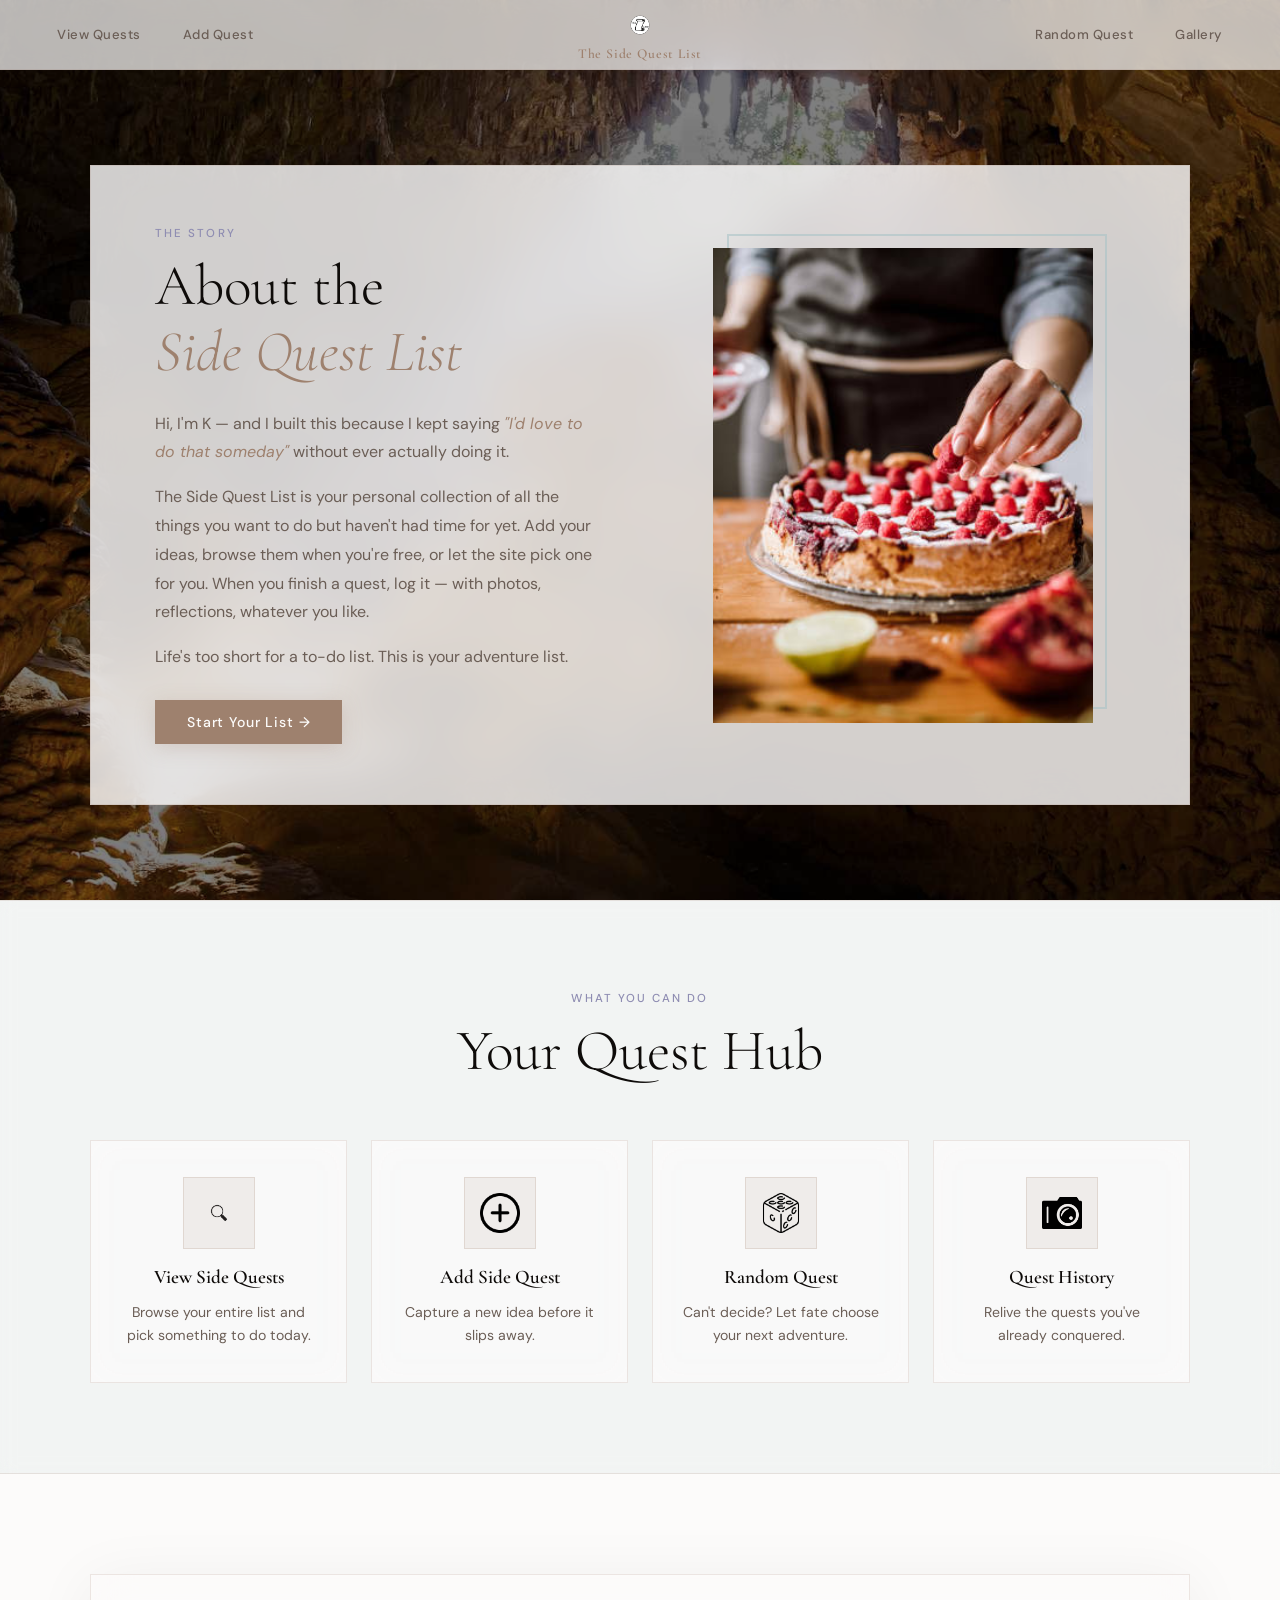
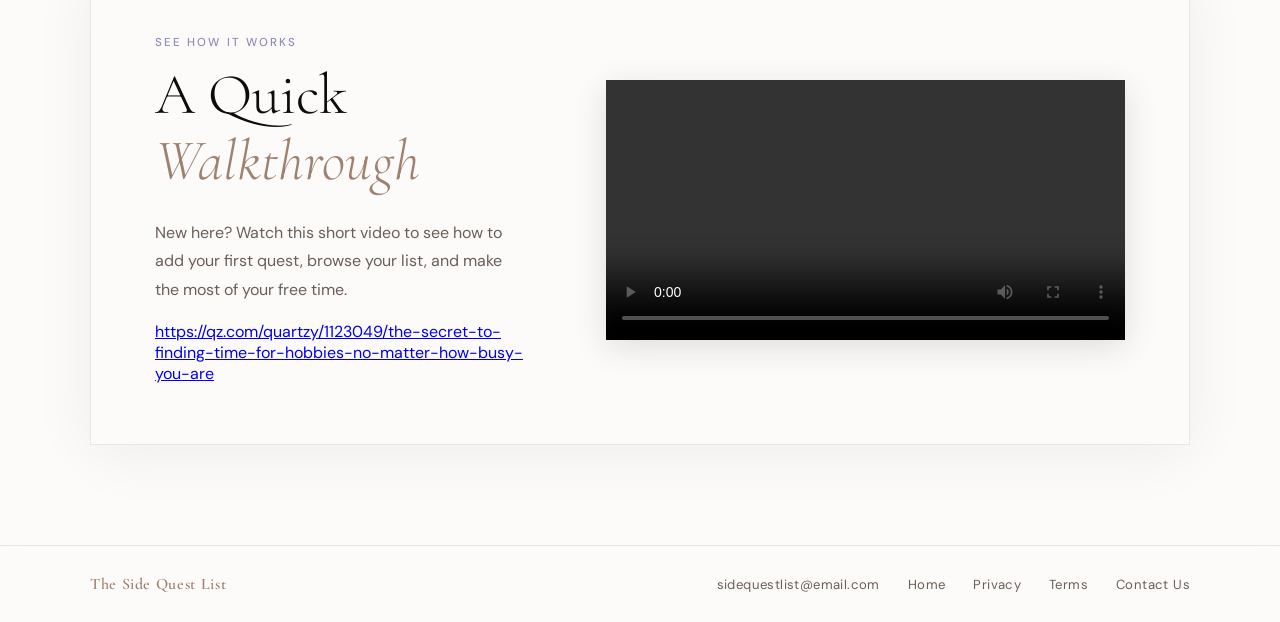
==== commit c5b2b8d8: "adding the video" ====
--- a/index.html
+++ b/index.html
@@ -114,10 +114,10 @@
                     <a href="#">https://qz.com/quartzy/1123049/the-secret-to-finding-time-for-hobbies-no-matter-how-busy-you-are</a>
                 </div>
                 <div class="video-frame">
-                    <!--<video controls>-->
-                        <!--<source src="images/video.mp4" type="video/mp4">-->
-                        <!--Your browser does not support the video tag.-->
-                    <!--</video>-->
+                    <video controls>
+                        <source src="images/cis300_video.mp4" type="video/mp4">
+                        Your browser does not support the video tag.
+                    </video>
                 </div>
             </div>
         </section>
--- a/side_quest.css
+++ b/side_quest.css
@@ -661,22 +661,31 @@
     font-size: 0.72rem;
     letter-spacing: 0.12em;
     text-transform: uppercase;
-    color: var(--accent);
+    color: var(--background);
     padding: 12px 20px;
-    background: rgba(143,141,178,0.08);
-    border: 1px solid var(--card-border);
+    background: rgba(158, 129, 110, 0.75);
+    border: 1px solid rgba(158, 129, 110, 0.4);
 }
 .thoughts-table td {
     padding: 14px 20px;
     vertical-align: top;
-    color: var(--text-muted);
-    border: 1px solid var(--card-border);
-    background: var(--card-bg);
+    color: var(--background);
+    border: 1px solid rgba(158, 129, 110, 0.3);
+    background: rgba(14, 11, 9, 0.55);
     line-height: 1.6;
 }
-.thoughts-table td:first-child { white-space: nowrap; color: var(--primary); font-weight: 500; width: 140px; }
-.thoughts-table td:nth-child(2) { color: var(--text); font-weight: 400; width: 220px; }
-.thoughts-table tr:hover td { background: rgba(158,129,110,0.04); }
+.thoughts-table td:first-child { 
+    white-space: nowrap; 
+    color: var(--secondary); 
+    font-weight: 500; 
+    width: 140px; 
+}
+.thoughts-table td:nth-child(2) { 
+    color: var(--background); 
+    font-weight: 400; 
+    width: 220px; 
+}
+.thoughts-table tr:hover td { background: rgba(158, 129, 110, 0.50); }
 
 
 .modal-backdrop {
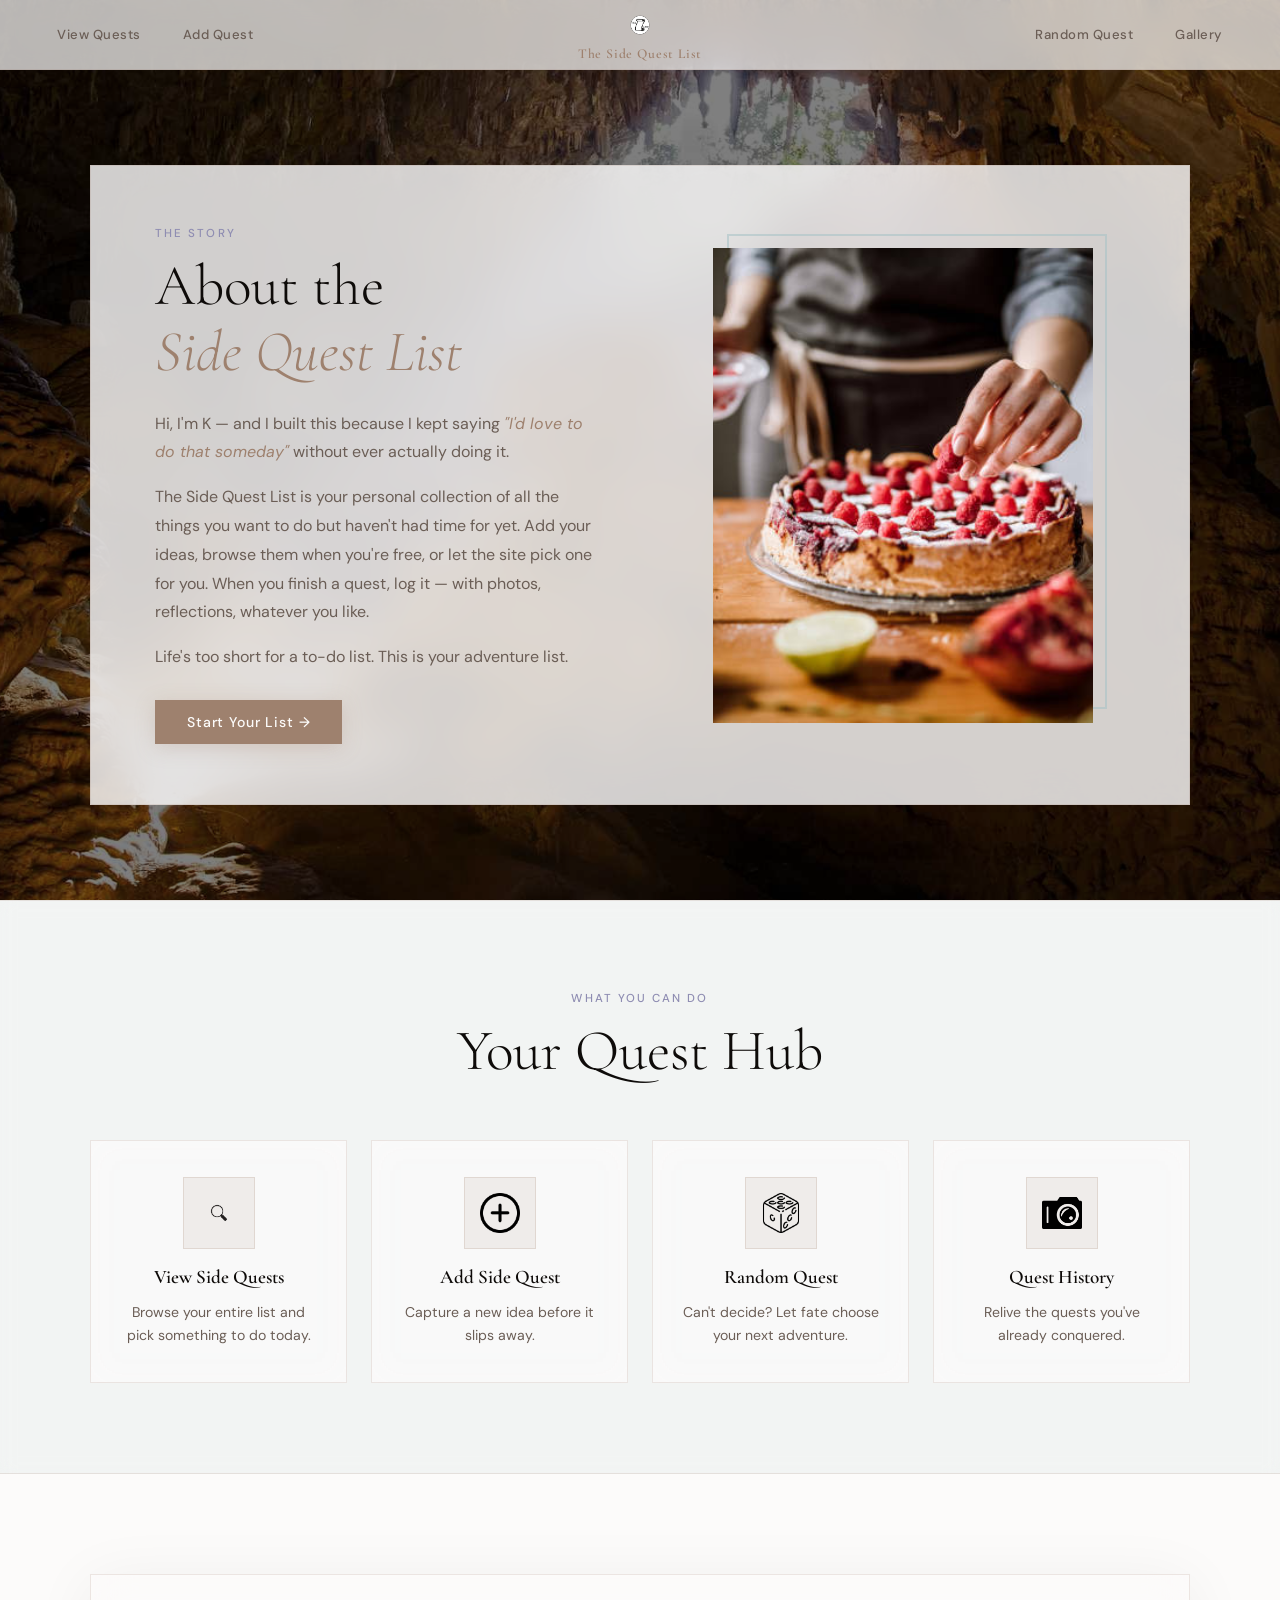
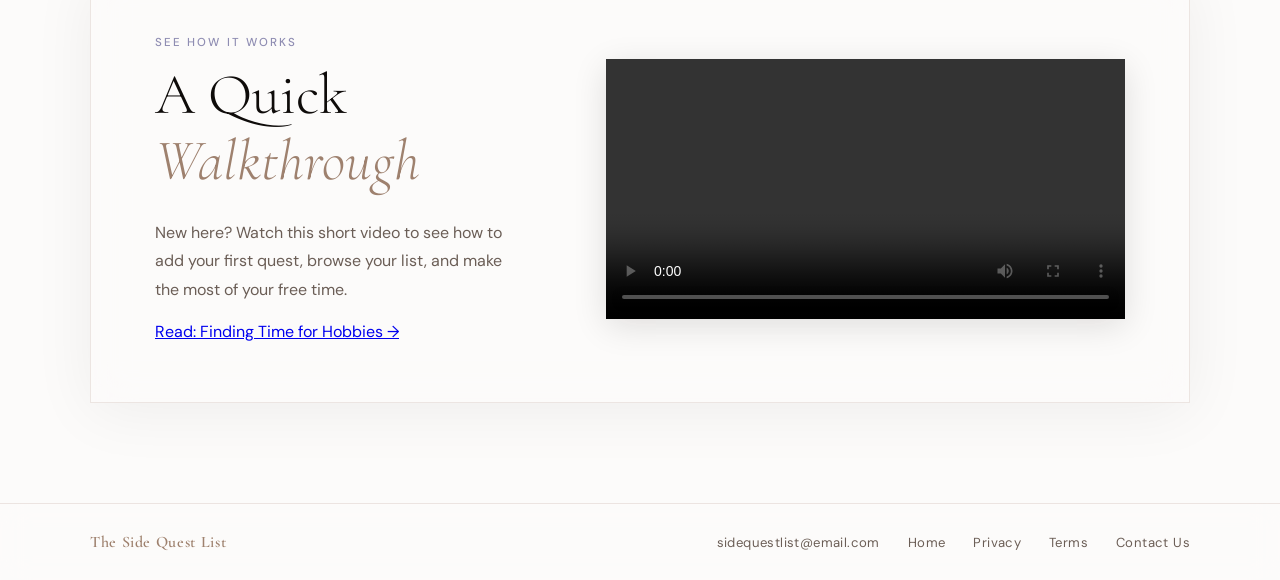
==== commit 6daa3873: "adding the video try 2" ====
--- a/index.html
+++ b/index.html
@@ -111,7 +111,7 @@
                     <p class="label-tag">See How It Works</p>
                     <h2>A Quick<br><em>Walkthrough</em></h2>
                     <p class="body-text">New here? Watch this short video to see how to add your first quest, browse your list, and make the most of your free time.</p>
-                    <a href="#">https://qz.com/quartzy/1123049/the-secret-to-finding-time-for-hobbies-no-matter-how-busy-you-are</a>
+                    <a href="https://qz.com/quartzy/1123049/the-secret-to-finding-time-for-hobbies-no-matter-how-busy-you-are" target="_blank">Read: Finding Time for Hobbies →</a>                
                 </div>
                 <div class="video-frame">
                     <video controls>
